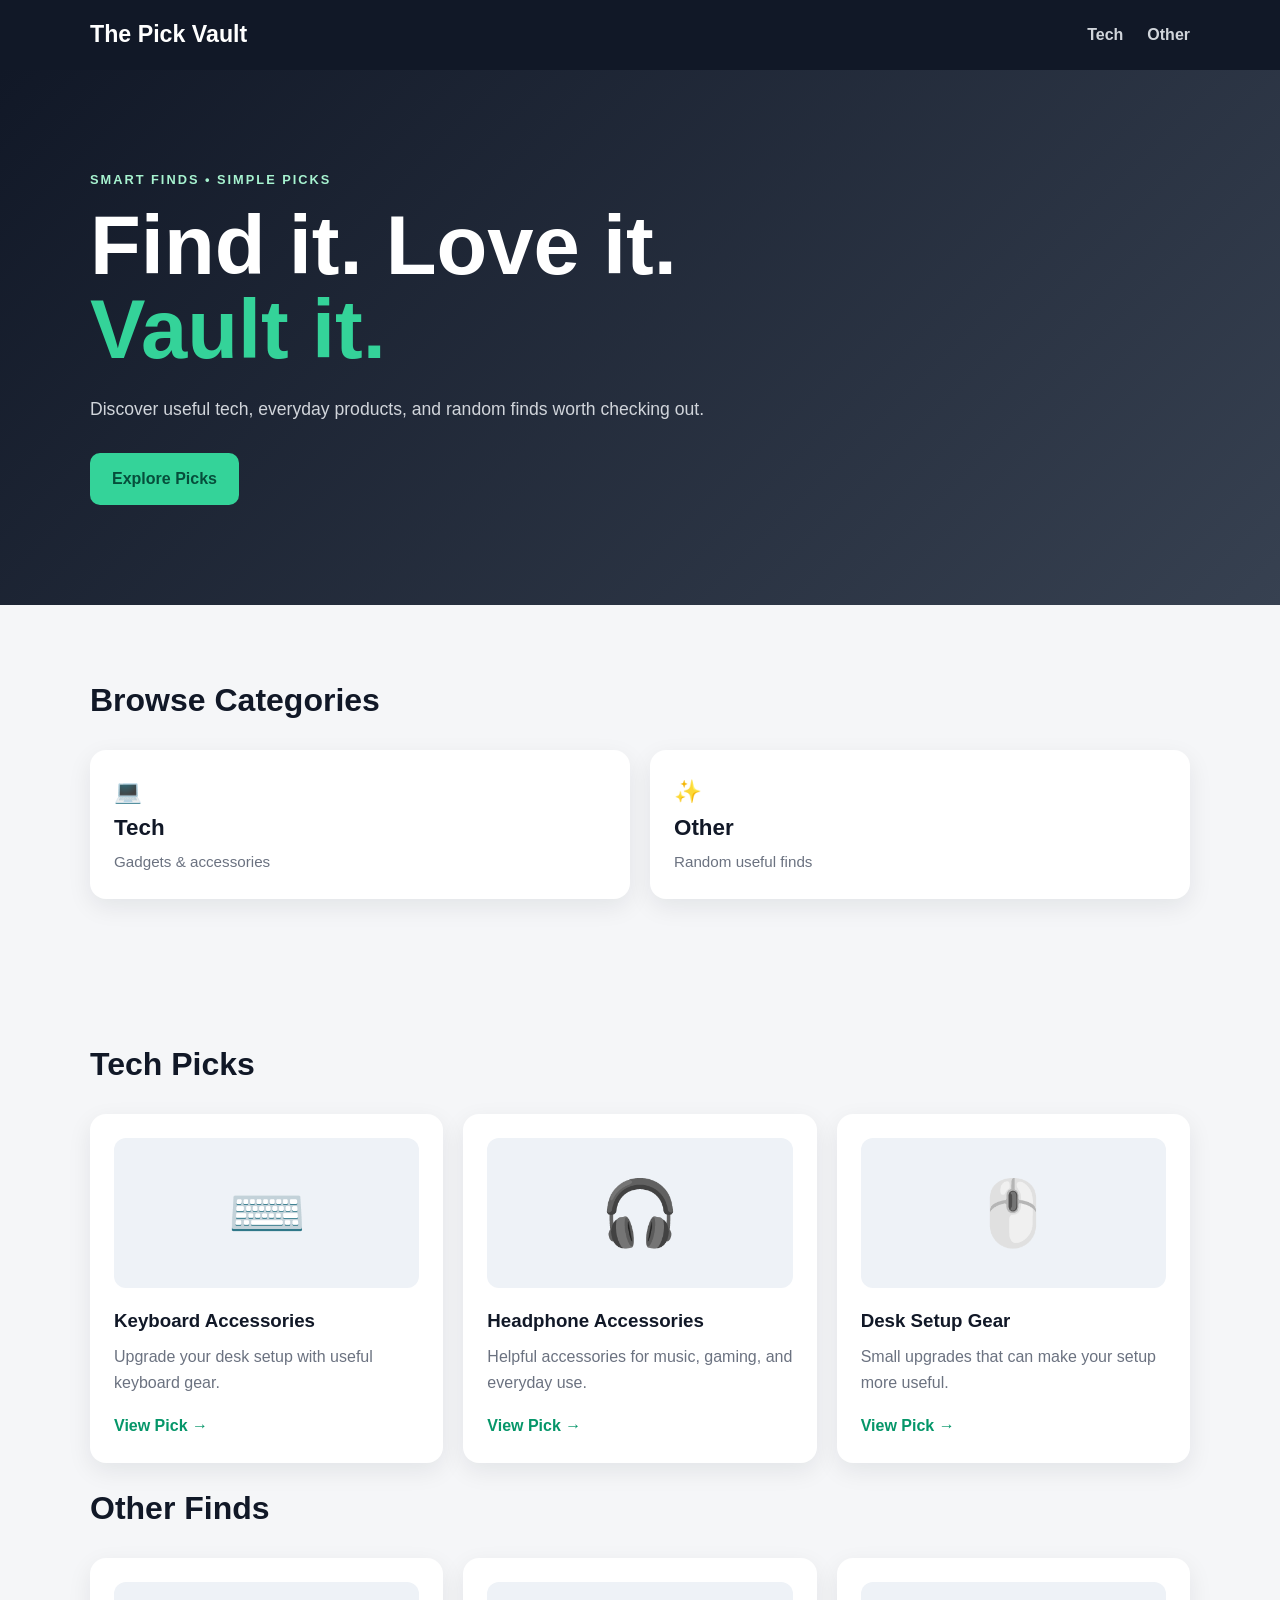
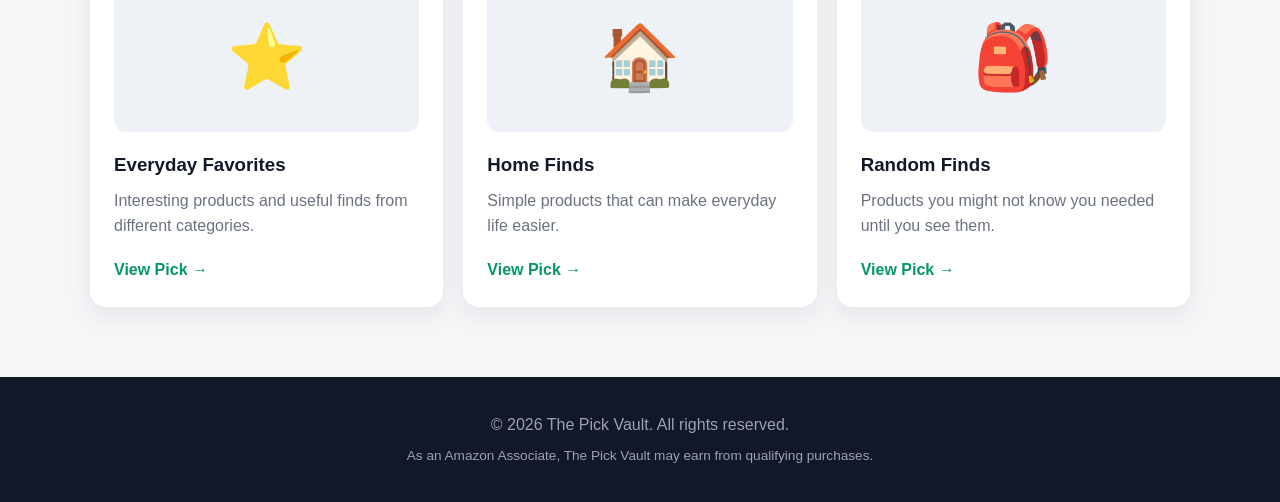
==== index.html @ f84205c5 "Rename The Pick Vault/index(1).html to index.html" ====
<!DOCTYPE html>
<html lang="en">
<head>
  <meta charset="UTF-8">
  <meta name="viewport" content="width=device-width, initial-scale=1.0">
  <title>The Pick Vault</title>
  <link rel="stylesheet" href="style.css">
</head>
<body>
  <header class="site-header">
    <div class="container nav">
      <a class="logo" href="#">The Pick Vault</a>
      <nav>
        <a href="#tech">Tech</a>
        <a href="#other">Other</a>
      </nav>
    </div>
  </header>

  <main>
    <section class="hero">
      <div class="container">
        <p class="eyebrow">SMART FINDS • SIMPLE PICKS</p>
        <h1>Find it. Love it. <span>Vault it.</span></h1>
        <p class="hero-text">
          Discover useful tech, everyday products, and random finds worth checking out.
        </p>
        <a class="button" href="#picks">Explore Picks</a>
      </div>
    </section>

    <section class="categories container">
      <h2>Browse Categories</h2>
      <div class="category-grid">
        <a href="#tech" class="category-card">💻 <strong>Tech</strong><span>Gadgets & accessories</span></a>
        <a href="#other" class="category-card">✨ <strong>Other</strong><span>Random useful finds</span></a>
      </div>
    </section>

    <section id="picks" class="container picks">
      <div id="tech">
        <h2>Tech Picks</h2>
        <div class="product-grid">
          <article class="product-card">
            <div class="product-image">⌨️</div>
            <h3>Keyboard Accessories</h3>
            <p>Upgrade your desk setup with useful keyboard gear.</p>
            <a href="#" class="product-link">View Pick →</a>
          </article>
          <article class="product-card">
            <div class="product-image">🎧</div>
            <h3>Headphone Accessories</h3>
            <p>Helpful accessories for music, gaming, and everyday use.</p>
            <a href="#" class="product-link">View Pick →</a>
          </article>
          <article class="product-card">
            <div class="product-image">🖱️</div>
            <h3>Desk Setup Gear</h3>
            <p>Small upgrades that can make your setup more useful.</p>
            <a href="#" class="product-link">View Pick →</a>
          </article>
        </div>
      </div>

      <div id="other" class="other-section">
        <h2>Other Finds</h2>
        <div class="product-grid">
          <article class="product-card">
            <div class="product-image">⭐</div>
            <h3>Everyday Favorites</h3>
            <p>Interesting products and useful finds from different categories.</p>
            <a href="#" class="product-link">View Pick →</a>
          </article>
          <article class="product-card">
            <div class="product-image">🏠</div>
            <h3>Home Finds</h3>
            <p>Simple products that can make everyday life easier.</p>
            <a href="#" class="product-link">View Pick →</a>
          </article>
          <article class="product-card">
            <div class="product-image">🎒</div>
            <h3>Random Finds</h3>
            <p>Products you might not know you needed until you see them.</p>
            <a href="#" class="product-link">View Pick →</a>
          </article>
        </div>
      </div>
    </section>
  </main>

  <footer>
    <div class="container">
      <p>© 2026 The Pick Vault. All rights reserved.</p>
      <p class="disclosure">As an Amazon Associate, The Pick Vault may earn from qualifying purchases.</p>
    </div>
  </footer>

  <script src="script.js"></script>
</body>
</html>
---- style.css ----
* {
  box-sizing: border-box;
  margin: 0;
  padding: 0;
}

html {
  scroll-behavior: smooth;
}

body {
  font-family: Arial, Helvetica, sans-serif;
  background: #f5f6f8;
  color: #111827;
  line-height: 1.6;
}

.container {
  width: min(1100px, 92%);
  margin: 0 auto;
}

.site-header {
  background: #111827;
  color: white;
  position: sticky;
  top: 0;
  z-index: 10;
}

.nav {
  min-height: 70px;
  display: flex;
  align-items: center;
  justify-content: space-between;
}

.logo {
  color: white;
  text-decoration: none;
  font-size: 1.45rem;
  font-weight: 800;
}

nav {
  display: flex;
  gap: 24px;
}

nav a {
  color: #d1d5db;
  text-decoration: none;
  font-weight: 600;
}

nav a:hover {
  color: white;
}

.hero {
  padding: 100px 0;
  background: linear-gradient(135deg, #111827, #374151);
  color: white;
}

.eyebrow {
  font-size: .8rem;
  font-weight: 800;
  letter-spacing: 2px;
  color: #a7f3d0;
  margin-bottom: 14px;
}

h1 {
  font-size: clamp(2.7rem, 7vw, 5.2rem);
  line-height: 1;
  max-width: 800px;
}

h1 span {
  color: #34d399;
}

.hero-text {
  max-width: 620px;
  margin: 24px 0 30px;
  color: #d1d5db;
  font-size: 1.1rem;
}

.button {
  display: inline-block;
  padding: 13px 22px;
  border-radius: 10px;
  background: #34d399;
  color: #064e3b;
  text-decoration: none;
  font-weight: 800;
}

.categories,
.picks {
  padding: 70px 0;
}

h2 {
  font-size: 2rem;
  margin-bottom: 24px;
}

.category-grid,
.product-grid {
  display: grid;
  grid-template-columns: repeat(3, 1fr);
  gap: 20px;
}

.category-grid {
  grid-template-columns: repeat(2, 1fr);
}

.category-card,
.product-card {
  background: white;
  border-radius: 16px;
  padding: 24px;
  box-shadow: 0 8px 25px rgba(17, 24, 39, .08);
}

.category-card {
  text-decoration: none;
  color: #111827;
  font-size: 1.4rem;
}

.category-card strong,
.category-card span {
  display: block;
}

.category-card span {
  color: #6b7280;
  font-size: .95rem;
  margin-top: 5px;
}

.category-card:hover,
.product-card:hover {
  transform: translateY(-3px);
}

.product-image {
  height: 150px;
  display: grid;
  place-items: center;
  background: #eef2f7;
  border-radius: 12px;
  font-size: 4rem;
  margin-bottom: 18px;
}

.product-card h3 {
  margin-bottom: 8px;
}

.product-card p {
  color: #6b7280;
  margin-bottom: 18px;
}

.product-link {
  color: #059669;
  text-decoration: none;
  font-weight: 800;
}

.other-section {
  margin-top: 20px;
}

footer {
  background: #111827;
  color: #9ca3af;
  text-align: center;
  padding: 35px 0;
}

.disclosure {
  margin-top: 8px;
  font-size: .85rem;
}

@media (max-width: 750px) {
  .category-grid,
  .product-grid {
    grid-template-columns: 1fr;
  }

  .hero {
    padding: 75px 0;
  }

  nav {
    gap: 12px;
  }
}
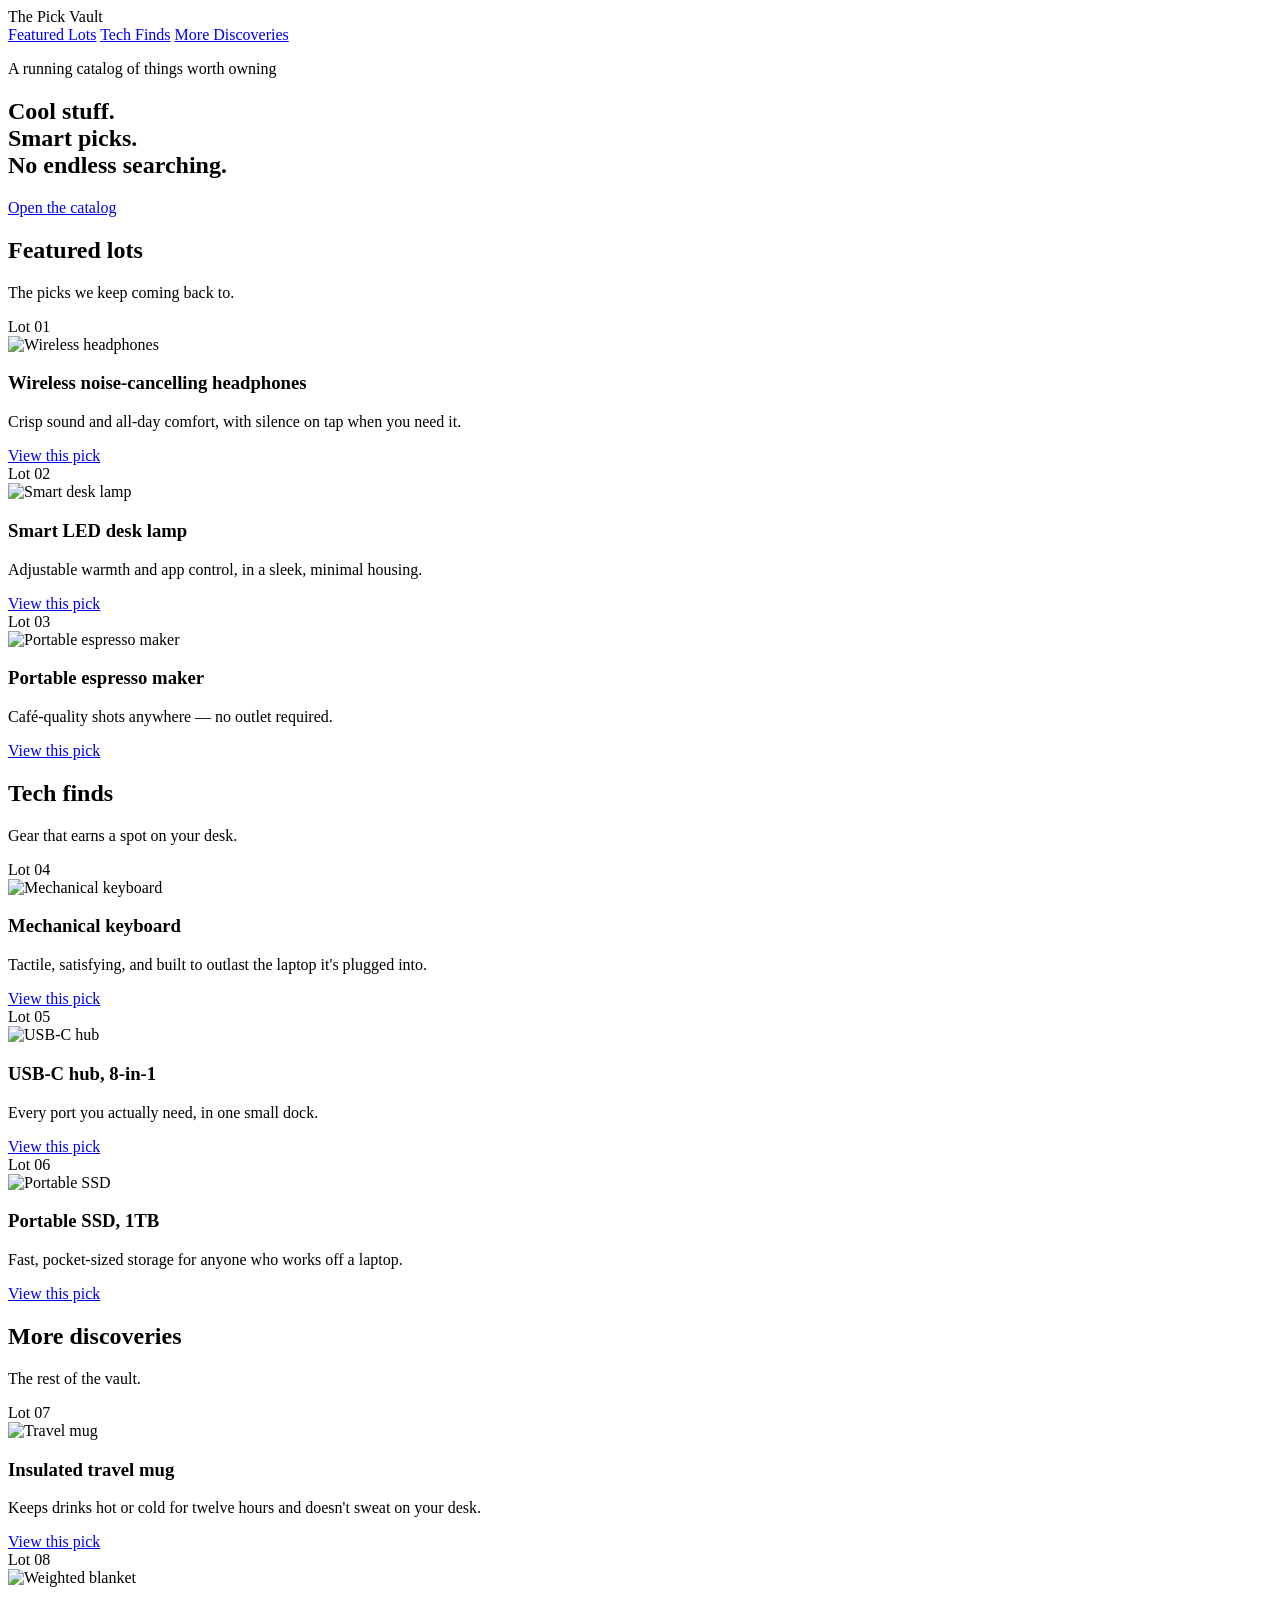
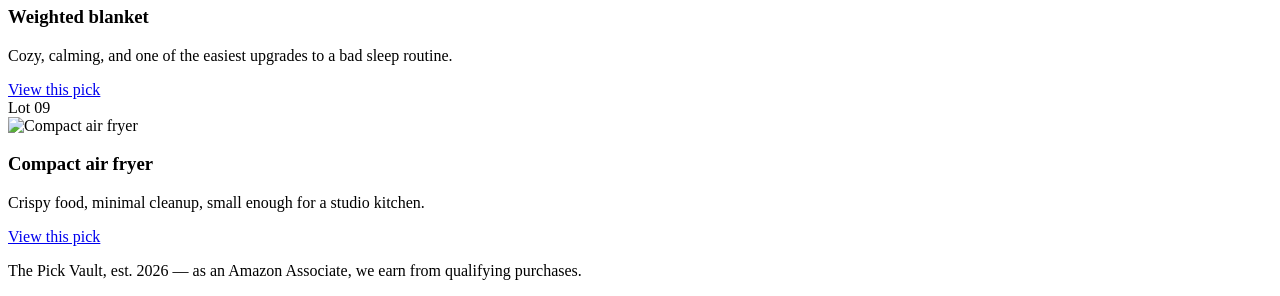
==== commit 78737347: "Rename The Pick Vault 1/index.html to index.html" ====
--- a/index.html
+++ b/index.html
@@ -1,100 +1,191 @@
 <!DOCTYPE html>
 <html lang="en">
 <head>
-  <meta charset="UTF-8">
-  <meta name="viewport" content="width=device-width, initial-scale=1.0">
-  <title>The Pick Vault</title>
-  <link rel="stylesheet" href="style.css">
+<meta charset="UTF-8">
+<meta name="viewport" content="width=device-width, initial-scale=1.0">
+<title>The Pick Vault</title>
+<link rel="preconnect" href="https://fonts.googleapis.com">
+<link href="https://fonts.googleapis.com/css2?family=Fraunces:opsz,wght@9..144,400;9..144,500;9..144,600&family=Inter:wght@400;500;600&display=swap" rel="stylesheet">
+<link rel="stylesheet" href="style.css">
 </head>
 <body>
-  <header class="site-header">
-    <div class="container nav">
-      <a class="logo" href="#">The Pick Vault</a>
-      <nav>
-        <a href="#tech">Tech</a>
-        <a href="#other">Other</a>
-      </nav>
-    </div>
+
+  <header class="masthead">
+    <div class="wordmark">The Pick Vault</div>
+    <nav>
+      <a href="#featured">Featured Lots</a>
+      <a href="#tech">Tech Finds</a>
+      <a href="#other">More Discoveries</a>
+    </nav>
   </header>
 
-  <main>
-    <section class="hero">
-      <div class="container">
-        <p class="eyebrow">SMART FINDS • SIMPLE PICKS</p>
-        <h1>Find it. Love it. <span>Vault it.</span></h1>
-        <p class="hero-text">
-          Discover useful tech, everyday products, and random finds worth checking out.
-        </p>
-        <a class="button" href="#picks">Explore Picks</a>
-      </div>
-    </section>
+  <section class="cover">
+    <div class="cover-inner">
+      <p class="cover-kicker">A running catalog of things worth owning</p>
+      <h1>Cool stuff.<br>Smart picks.<br>No endless searching.</h1>
+      <a href="#featured" class="stamp-btn">Open the catalog</a>
+    </div>
+  </section>
 
-    <section class="categories container">
-      <h2>Browse Categories</h2>
-      <div class="category-grid">
-        <a href="#tech" class="category-card">💻 <strong>Tech</strong><span>Gadgets & accessories</span></a>
-        <a href="#other" class="category-card">✨ <strong>Other</strong><span>Random useful finds</span></a>
-      </div>
-    </section>
+  <section id="featured" class="shelf">
+    <div class="shelf-head">
+      <h2>Featured lots</h2>
+      <p>The picks we keep coming back to.</p>
+    </div>
+    <div class="lots">
 
-    <section id="picks" class="container picks">
-      <div id="tech">
-        <h2>Tech Picks</h2>
-        <div class="product-grid">
-          <article class="product-card">
-            <div class="product-image">⌨️</div>
-            <h3>Keyboard Accessories</h3>
-            <p>Upgrade your desk setup with useful keyboard gear.</p>
-            <a href="#" class="product-link">View Pick →</a>
-          </article>
-          <article class="product-card">
-            <div class="product-image">🎧</div>
-            <h3>Headphone Accessories</h3>
-            <p>Helpful accessories for music, gaming, and everyday use.</p>
-            <a href="#" class="product-link">View Pick →</a>
-          </article>
-          <article class="product-card">
-            <div class="product-image">🖱️</div>
-            <h3>Desk Setup Gear</h3>
-            <p>Small upgrades that can make your setup more useful.</p>
-            <a href="#" class="product-link">View Pick →</a>
-          </article>
+      <article class="lot">
+        <span class="lot-tag">Lot 01</span>
+        <div class="lot-image">
+          <img src="https://via.placeholder.com/500x380/1a2620/b08d3e?text=%20" alt="Wireless headphones">
         </div>
-      </div>
+        <div class="lot-body">
+          <h3>Wireless noise-cancelling headphones</h3>
+          <p>Crisp sound and all-day comfort, with silence on tap when you need it.</p>
+          <div class="lot-foot">
+            <a href="#" class="view-pick">View this pick</a>
+          </div>
+        </div>
+      </article>
 
-      <div id="other" class="other-section">
-        <h2>Other Finds</h2>
-        <div class="product-grid">
-          <article class="product-card">
-            <div class="product-image">⭐</div>
-            <h3>Everyday Favorites</h3>
-            <p>Interesting products and useful finds from different categories.</p>
-            <a href="#" class="product-link">View Pick →</a>
-          </article>
-          <article class="product-card">
-            <div class="product-image">🏠</div>
-            <h3>Home Finds</h3>
-            <p>Simple products that can make everyday life easier.</p>
-            <a href="#" class="product-link">View Pick →</a>
-          </article>
-          <article class="product-card">
-            <div class="product-image">🎒</div>
-            <h3>Random Finds</h3>
-            <p>Products you might not know you needed until you see them.</p>
-            <a href="#" class="product-link">View Pick →</a>
-          </article>
+      <article class="lot">
+        <span class="lot-tag">Lot 02</span>
+        <div class="lot-image">
+          <img src="https://via.placeholder.com/500x380/1a2620/a8503a?text=%20" alt="Smart desk lamp">
         </div>
-      </div>
-    </section>
-  </main>
+        <div class="lot-body">
+          <h3>Smart LED desk lamp</h3>
+          <p>Adjustable warmth and app control, in a sleek, minimal housing.</p>
+          <div class="lot-foot">
+            <a href="#" class="view-pick">View this pick</a>
+          </div>
+        </div>
+      </article>
 
-  <footer>
-    <div class="container">
-      <p>© 2026 The Pick Vault. All rights reserved.</p>
-      <p class="disclosure">As an Amazon Associate, The Pick Vault may earn from qualifying purchases.</p>
+      <article class="lot">
+        <span class="lot-tag">Lot 03</span>
+        <div class="lot-image">
+          <img src="https://via.placeholder.com/500x380/1a2620/4e6358?text=%20" alt="Portable espresso maker">
+        </div>
+        <div class="lot-body">
+          <h3>Portable espresso maker</h3>
+          <p>Café-quality shots anywhere — no outlet required.</p>
+          <div class="lot-foot">
+            <a href="#" class="view-pick">View this pick</a>
+          </div>
+        </div>
+      </article>
+
     </div>
+  </section>
+
+  <section id="tech" class="shelf alt">
+    <div class="shelf-head">
+      <h2>Tech finds</h2>
+      <p>Gear that earns a spot on your desk.</p>
+    </div>
+    <div class="lots">
+
+      <article class="lot">
+        <span class="lot-tag">Lot 04</span>
+        <div class="lot-image">
+          <img src="https://via.placeholder.com/500x380/1a2620/b08d3e?text=%20" alt="Mechanical keyboard">
+        </div>
+        <div class="lot-body">
+          <h3>Mechanical keyboard</h3>
+          <p>Tactile, satisfying, and built to outlast the laptop it's plugged into.</p>
+          <div class="lot-foot">
+            <a href="#" class="view-pick">View this pick</a>
+          </div>
+        </div>
+      </article>
+
+      <article class="lot">
+        <span class="lot-tag">Lot 05</span>
+        <div class="lot-image">
+          <img src="https://via.placeholder.com/500x380/1a2620/a8503a?text=%20" alt="USB-C hub">
+        </div>
+        <div class="lot-body">
+          <h3>USB-C hub, 8-in-1</h3>
+          <p>Every port you actually need, in one small dock.</p>
+          <div class="lot-foot">
+            <a href="#" class="view-pick">View this pick</a>
+          </div>
+        </div>
+      </article>
+
+      <article class="lot">
+        <span class="lot-tag">Lot 06</span>
+        <div class="lot-image">
+          <img src="https://via.placeholder.com/500x380/1a2620/4e6358?text=%20" alt="Portable SSD">
+        </div>
+        <div class="lot-body">
+          <h3>Portable SSD, 1TB</h3>
+          <p>Fast, pocket-sized storage for anyone who works off a laptop.</p>
+          <div class="lot-foot">
+            <a href="#" class="view-pick">View this pick</a>
+          </div>
+        </div>
+      </article>
+
+    </div>
+  </section>
+
+  <section id="other" class="shelf">
+    <div class="shelf-head">
+      <h2>More discoveries</h2>
+      <p>The rest of the vault.</p>
+    </div>
+    <div class="lots">
+
+      <article class="lot">
+        <span class="lot-tag">Lot 07</span>
+        <div class="lot-image">
+          <img src="https://via.placeholder.com/500x380/1a2620/b08d3e?text=%20" alt="Travel mug">
+        </div>
+        <div class="lot-body">
+          <h3>Insulated travel mug</h3>
+          <p>Keeps drinks hot or cold for twelve hours and doesn't sweat on your desk.</p>
+          <div class="lot-foot">
+            <a href="#" class="view-pick">View this pick</a>
+          </div>
+        </div>
+      </article>
+
+      <article class="lot">
+        <span class="lot-tag">Lot 08</span>
+        <div class="lot-image">
+          <img src="https://via.placeholder.com/500x380/1a2620/a8503a?text=%20" alt="Weighted blanket">
+        </div>
+        <div class="lot-body">
+          <h3>Weighted blanket</h3>
+          <p>Cozy, calming, and one of the easiest upgrades to a bad sleep routine.</p>
+          <div class="lot-foot">
+            <a href="#" class="view-pick">View this pick</a>
+          </div>
+        </div>
+      </article>
+
+      <article class="lot">
+        <span class="lot-tag">Lot 09</span>
+        <div class="lot-image">
+          <img src="https://via.placeholder.com/500x380/1a2620/4e6358?text=%20" alt="Compact air fryer">
+        </div>
+        <div class="lot-body">
+          <h3>Compact air fryer</h3>
+          <p>Crispy food, minimal cleanup, small enough for a studio kitchen.</p>
+          <div class="lot-foot">
+            <a href="#" class="view-pick">View this pick</a>
+          </div>
+        </div>
+      </article>
+
+    </div>
+  </section>
+
+  <footer class="ledger-footer">
+    <p>The Pick Vault, est. 2026 — as an Amazon Associate, we earn from qualifying purchases.</p>
   </footer>
 
-  <script src="script.js"></script>
 </body>
 </html>
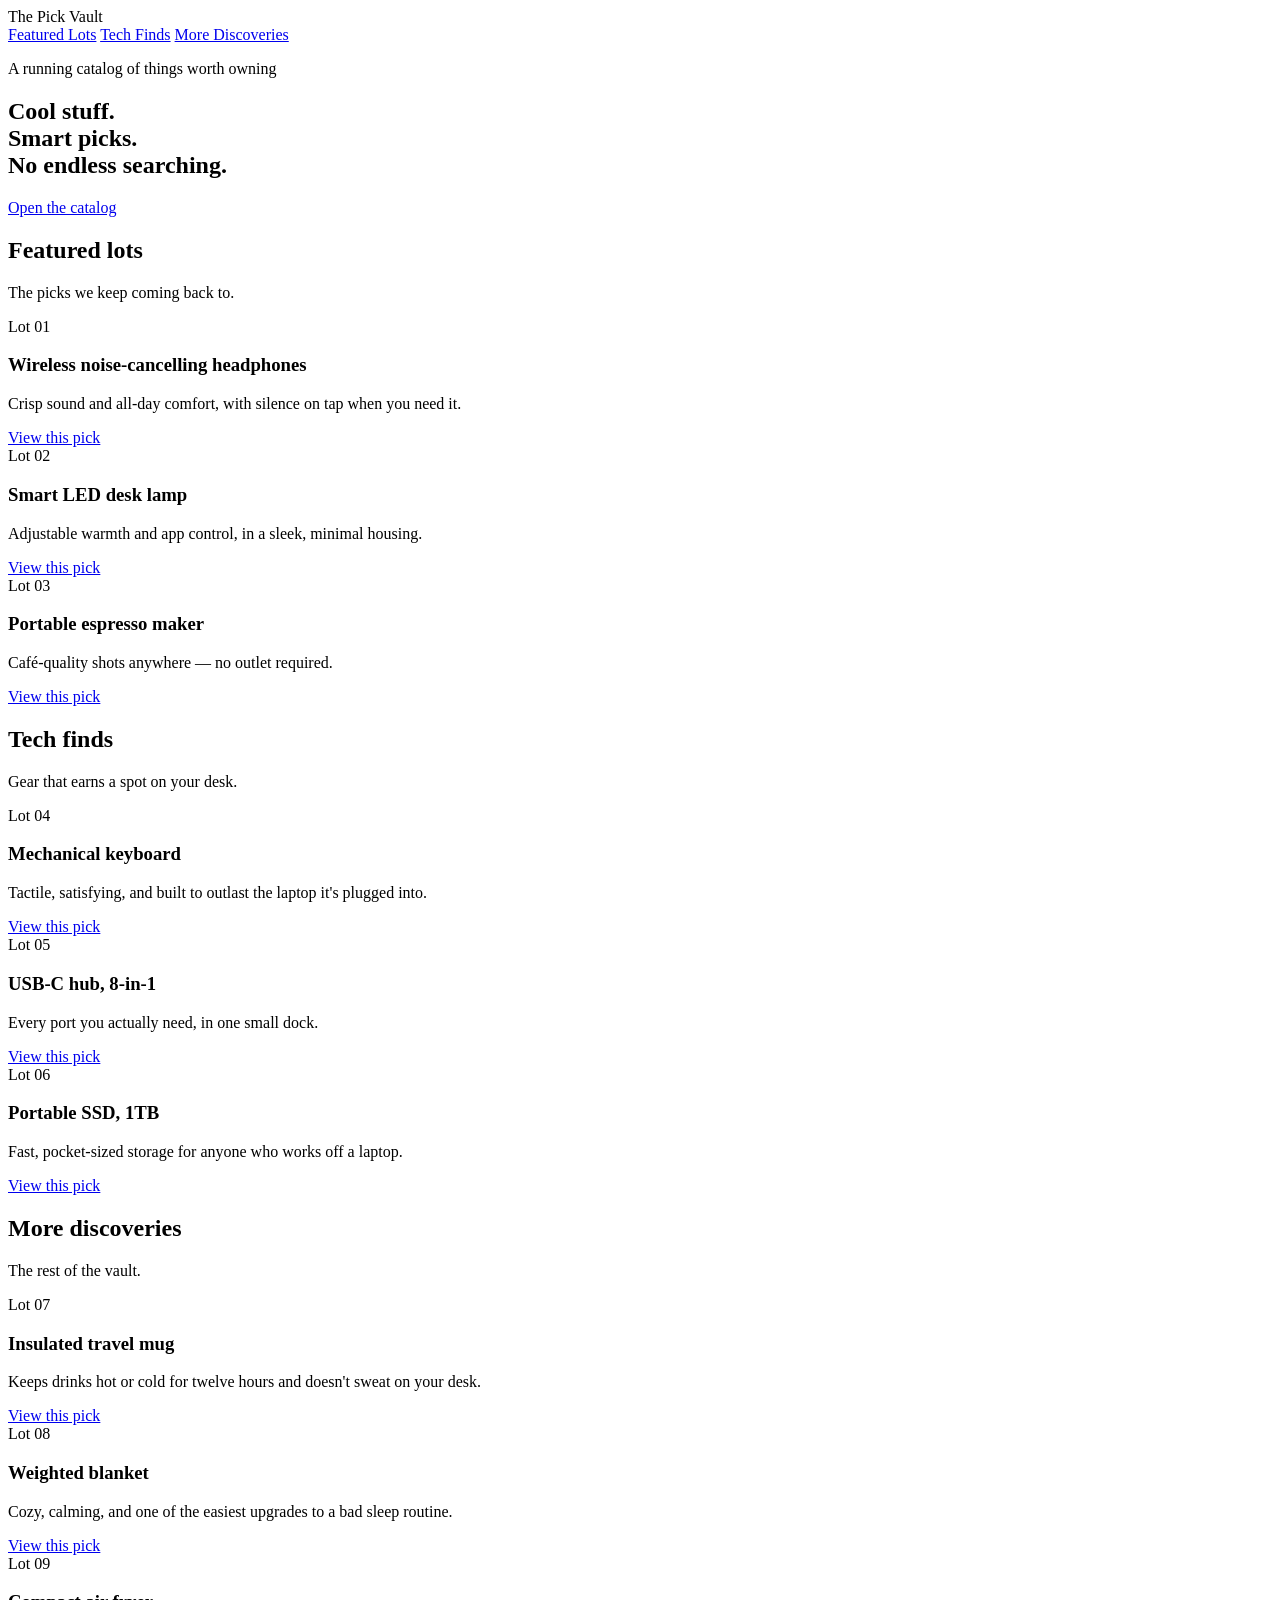
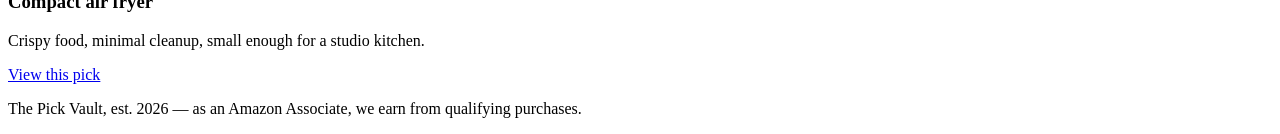
==== commit 6c454f3b: "Rename The Pick Vault 2/index.html to index.html" ====
--- a/index.html
+++ b/index.html
@@ -36,9 +36,7 @@
 
       <article class="lot">
         <span class="lot-tag">Lot 01</span>
-        <div class="lot-image">
-          <img src="https://via.placeholder.com/500x380/1a2620/b08d3e?text=%20" alt="Wireless headphones">
-        </div>
+        <div class="lot-image" style="--tint:#b08d3e;" role="img" aria-label="Wireless headphones"></div>
         <div class="lot-body">
           <h3>Wireless noise-cancelling headphones</h3>
           <p>Crisp sound and all-day comfort, with silence on tap when you need it.</p>
@@ -50,9 +48,7 @@
 
       <article class="lot">
         <span class="lot-tag">Lot 02</span>
-        <div class="lot-image">
-          <img src="https://via.placeholder.com/500x380/1a2620/a8503a?text=%20" alt="Smart desk lamp">
-        </div>
+        <div class="lot-image" style="--tint:#a8503a;" role="img" aria-label="Smart desk lamp"></div>
         <div class="lot-body">
           <h3>Smart LED desk lamp</h3>
           <p>Adjustable warmth and app control, in a sleek, minimal housing.</p>
@@ -64,9 +60,7 @@
 
       <article class="lot">
         <span class="lot-tag">Lot 03</span>
-        <div class="lot-image">
-          <img src="https://via.placeholder.com/500x380/1a2620/4e6358?text=%20" alt="Portable espresso maker">
-        </div>
+        <div class="lot-image" style="--tint:#4e6358;" role="img" aria-label="Portable espresso maker"></div>
         <div class="lot-body">
           <h3>Portable espresso maker</h3>
           <p>Café-quality shots anywhere — no outlet required.</p>
@@ -88,9 +82,7 @@
 
       <article class="lot">
         <span class="lot-tag">Lot 04</span>
-        <div class="lot-image">
-          <img src="https://via.placeholder.com/500x380/1a2620/b08d3e?text=%20" alt="Mechanical keyboard">
-        </div>
+        <div class="lot-image" style="--tint:#b08d3e;" role="img" aria-label="Mechanical keyboard"></div>
         <div class="lot-body">
           <h3>Mechanical keyboard</h3>
           <p>Tactile, satisfying, and built to outlast the laptop it's plugged into.</p>
@@ -102,9 +94,7 @@
 
       <article class="lot">
         <span class="lot-tag">Lot 05</span>
-        <div class="lot-image">
-          <img src="https://via.placeholder.com/500x380/1a2620/a8503a?text=%20" alt="USB-C hub">
-        </div>
+        <div class="lot-image" style="--tint:#a8503a;" role="img" aria-label="USB-C hub"></div>
         <div class="lot-body">
           <h3>USB-C hub, 8-in-1</h3>
           <p>Every port you actually need, in one small dock.</p>
@@ -116,9 +106,7 @@
 
       <article class="lot">
         <span class="lot-tag">Lot 06</span>
-        <div class="lot-image">
-          <img src="https://via.placeholder.com/500x380/1a2620/4e6358?text=%20" alt="Portable SSD">
-        </div>
+        <div class="lot-image" style="--tint:#4e6358;" role="img" aria-label="Portable SSD"></div>
         <div class="lot-body">
           <h3>Portable SSD, 1TB</h3>
           <p>Fast, pocket-sized storage for anyone who works off a laptop.</p>
@@ -140,9 +128,7 @@
 
       <article class="lot">
         <span class="lot-tag">Lot 07</span>
-        <div class="lot-image">
-          <img src="https://via.placeholder.com/500x380/1a2620/b08d3e?text=%20" alt="Travel mug">
-        </div>
+        <div class="lot-image" style="--tint:#b08d3e;" role="img" aria-label="Travel mug"></div>
         <div class="lot-body">
           <h3>Insulated travel mug</h3>
           <p>Keeps drinks hot or cold for twelve hours and doesn't sweat on your desk.</p>
@@ -154,9 +140,7 @@
 
       <article class="lot">
         <span class="lot-tag">Lot 08</span>
-        <div class="lot-image">
-          <img src="https://via.placeholder.com/500x380/1a2620/a8503a?text=%20" alt="Weighted blanket">
-        </div>
+        <div class="lot-image" style="--tint:#a8503a;" role="img" aria-label="Weighted blanket"></div>
         <div class="lot-body">
           <h3>Weighted blanket</h3>
           <p>Cozy, calming, and one of the easiest upgrades to a bad sleep routine.</p>
@@ -168,9 +152,7 @@
 
       <article class="lot">
         <span class="lot-tag">Lot 09</span>
-        <div class="lot-image">
-          <img src="https://via.placeholder.com/500x380/1a2620/4e6358?text=%20" alt="Compact air fryer">
-        </div>
+        <div class="lot-image" style="--tint:#4e6358;" role="img" aria-label="Compact air fryer"></div>
         <div class="lot-body">
           <h3>Compact air fryer</h3>
           <p>Crispy food, minimal cleanup, small enough for a studio kitchen.</p>
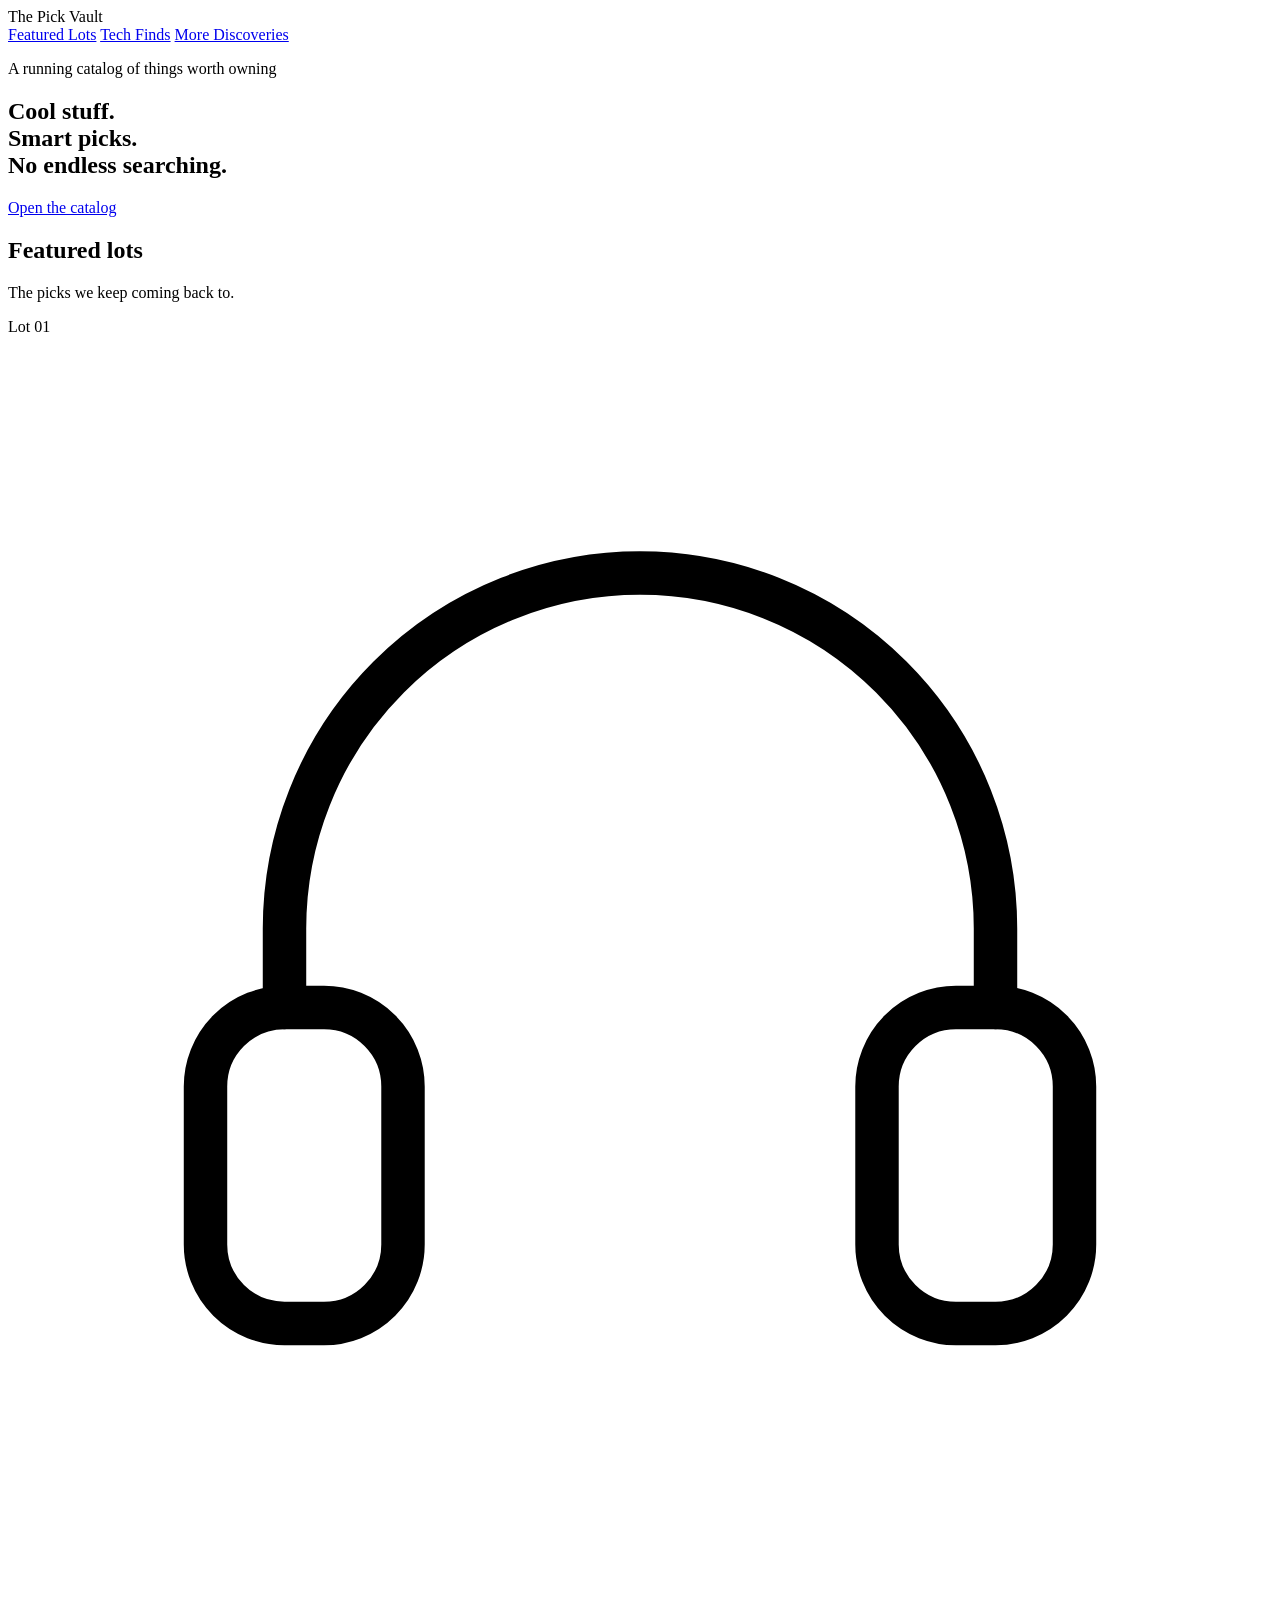
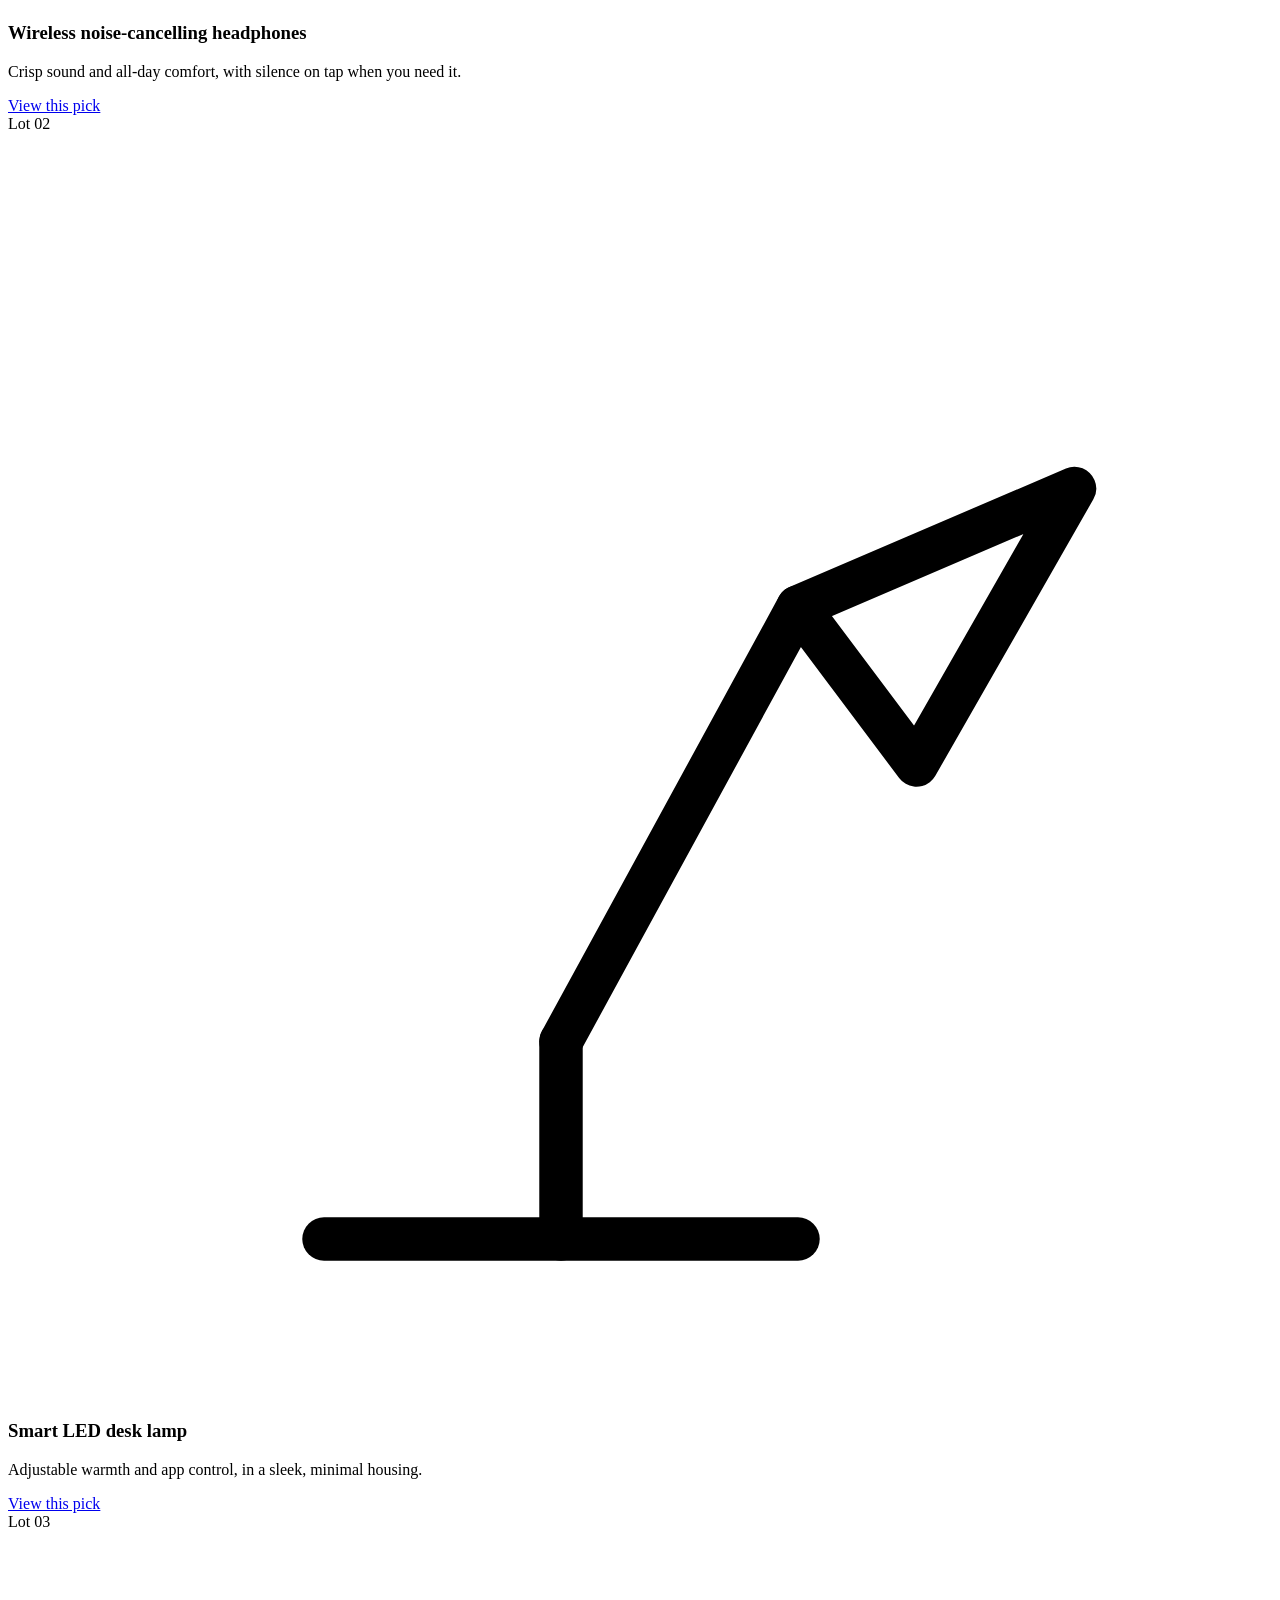
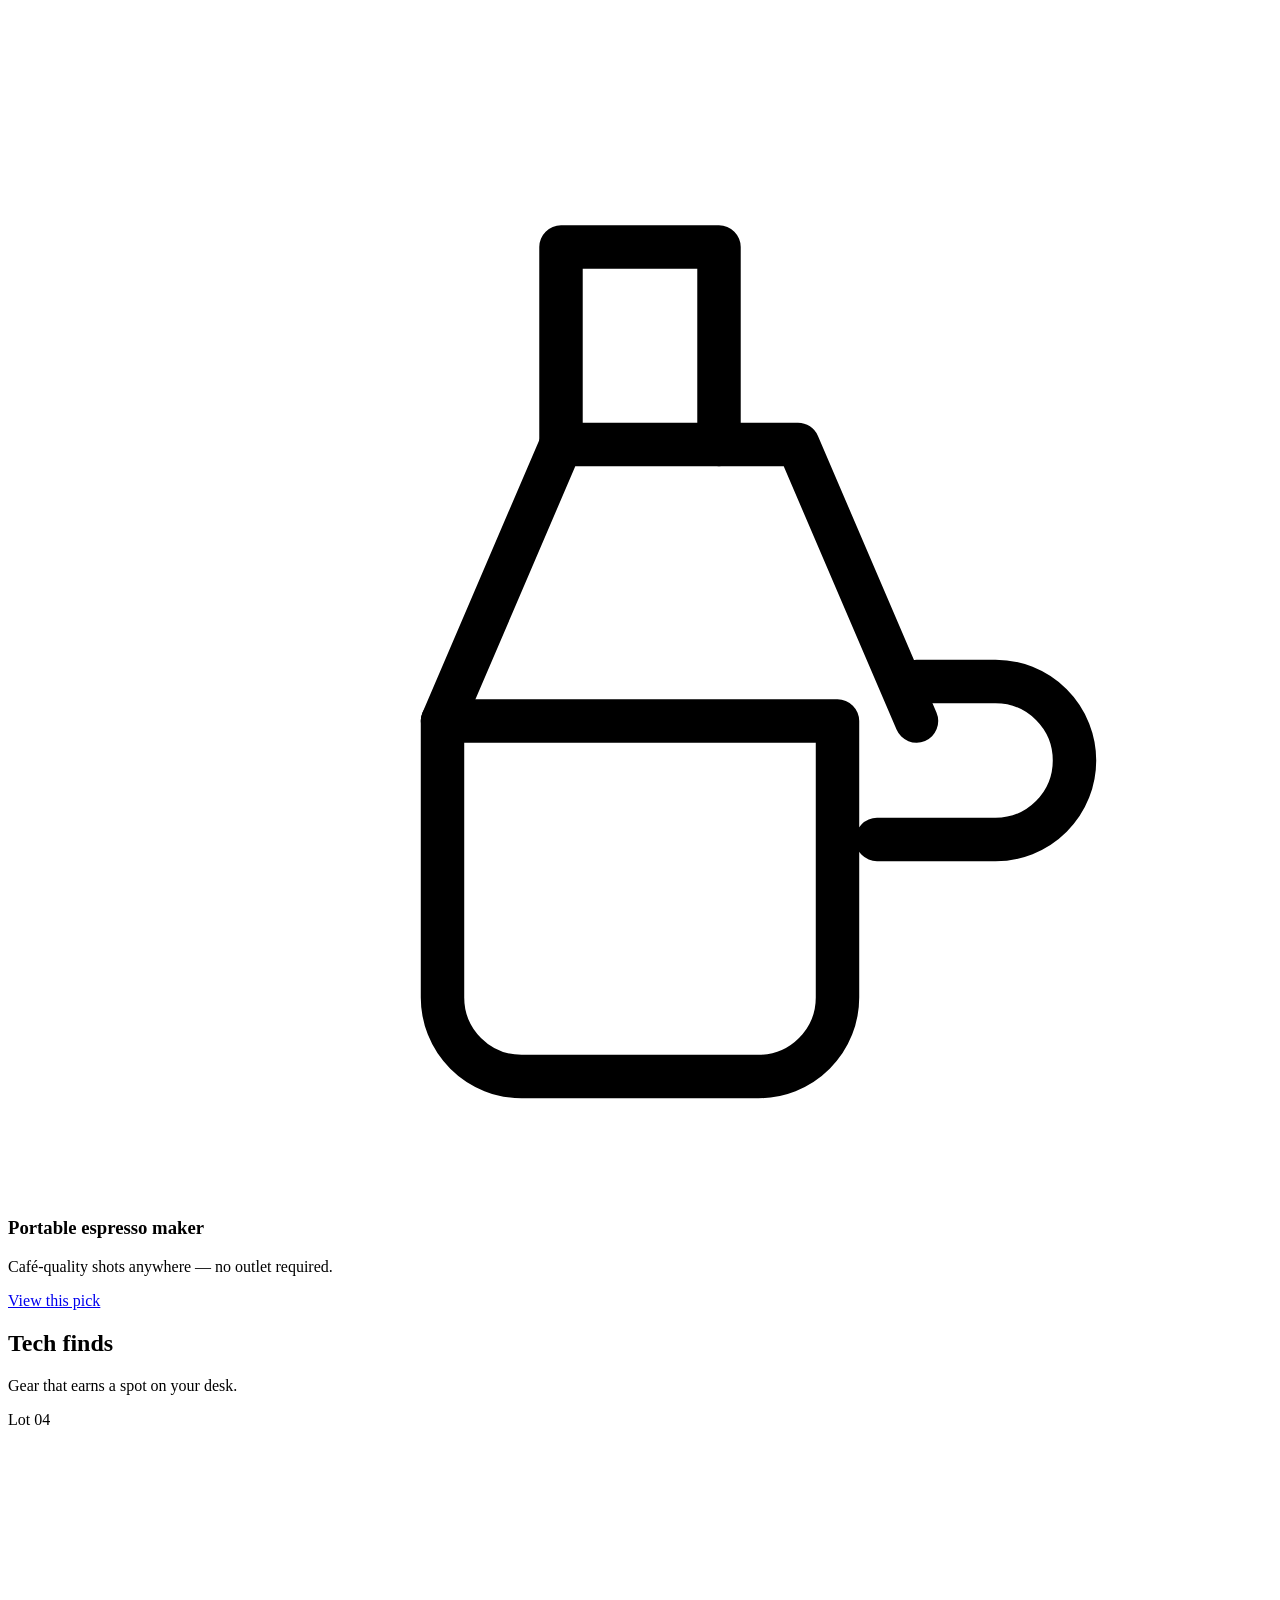
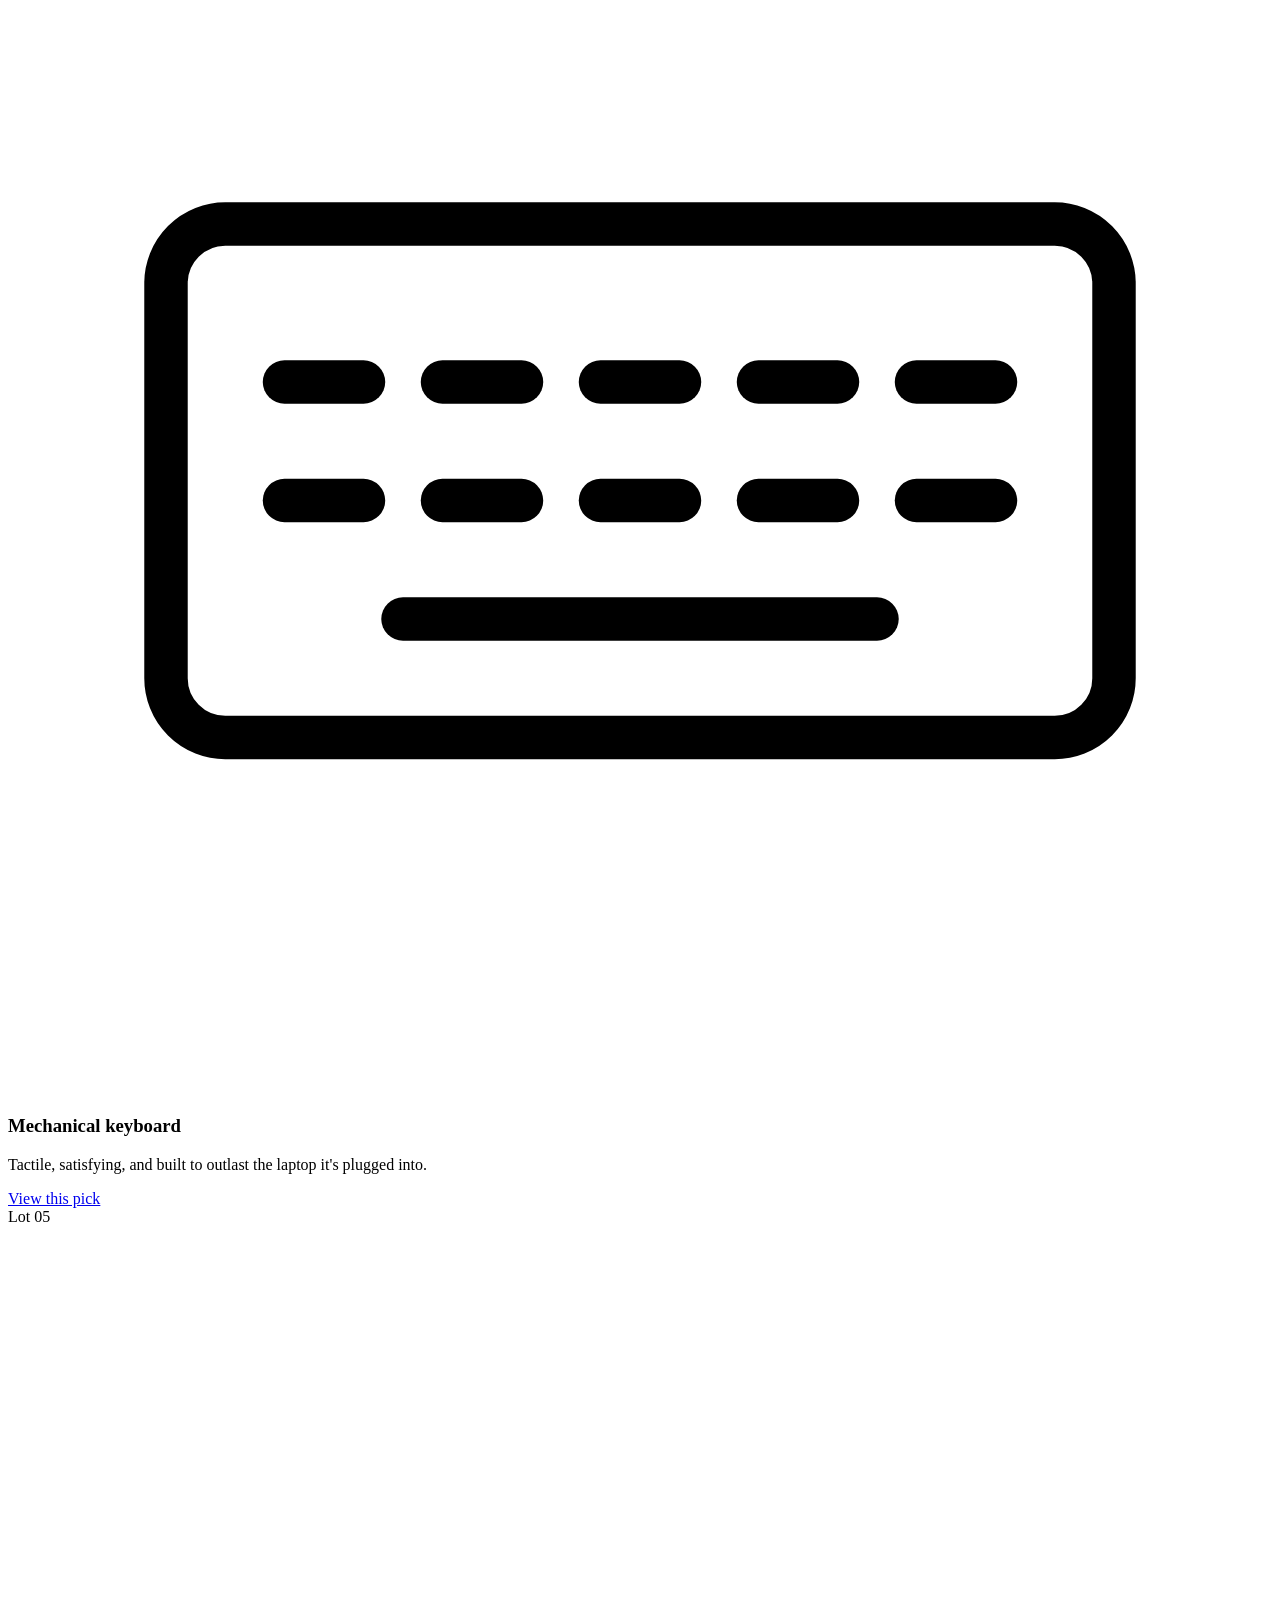
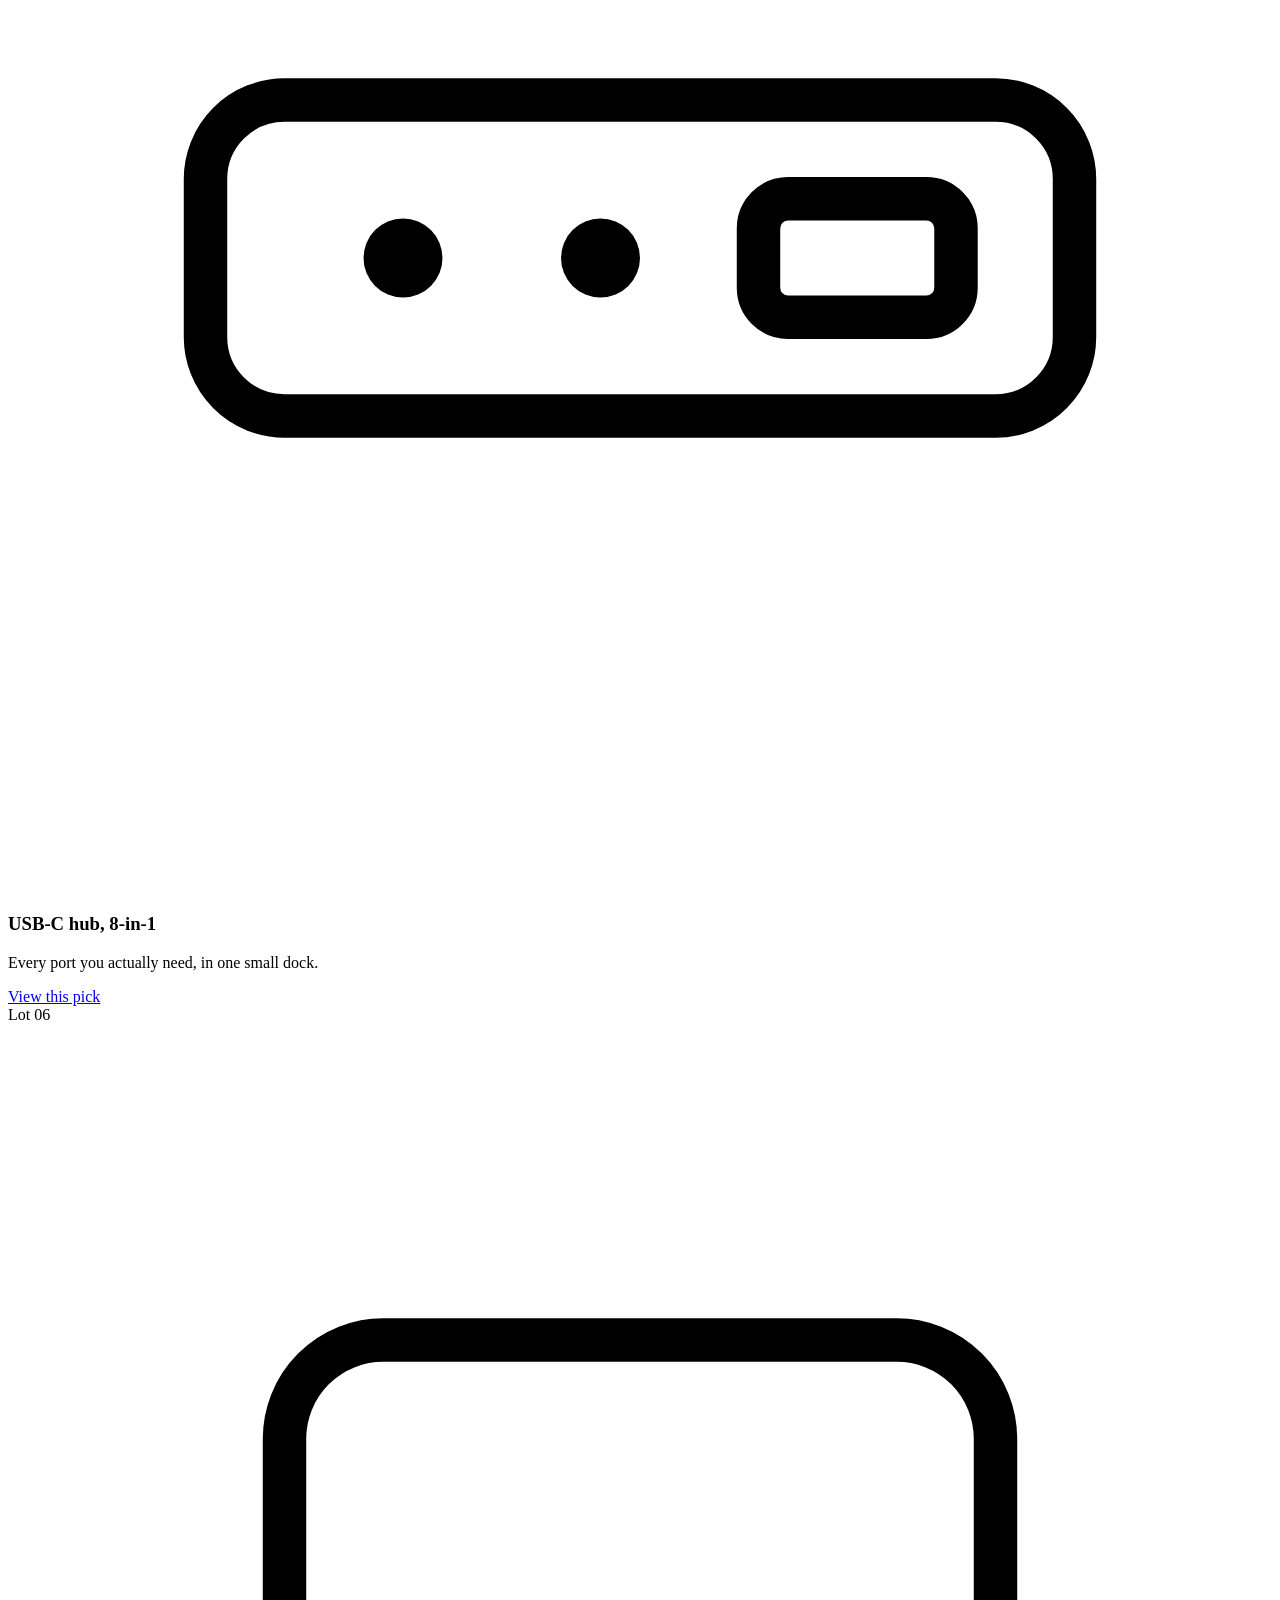
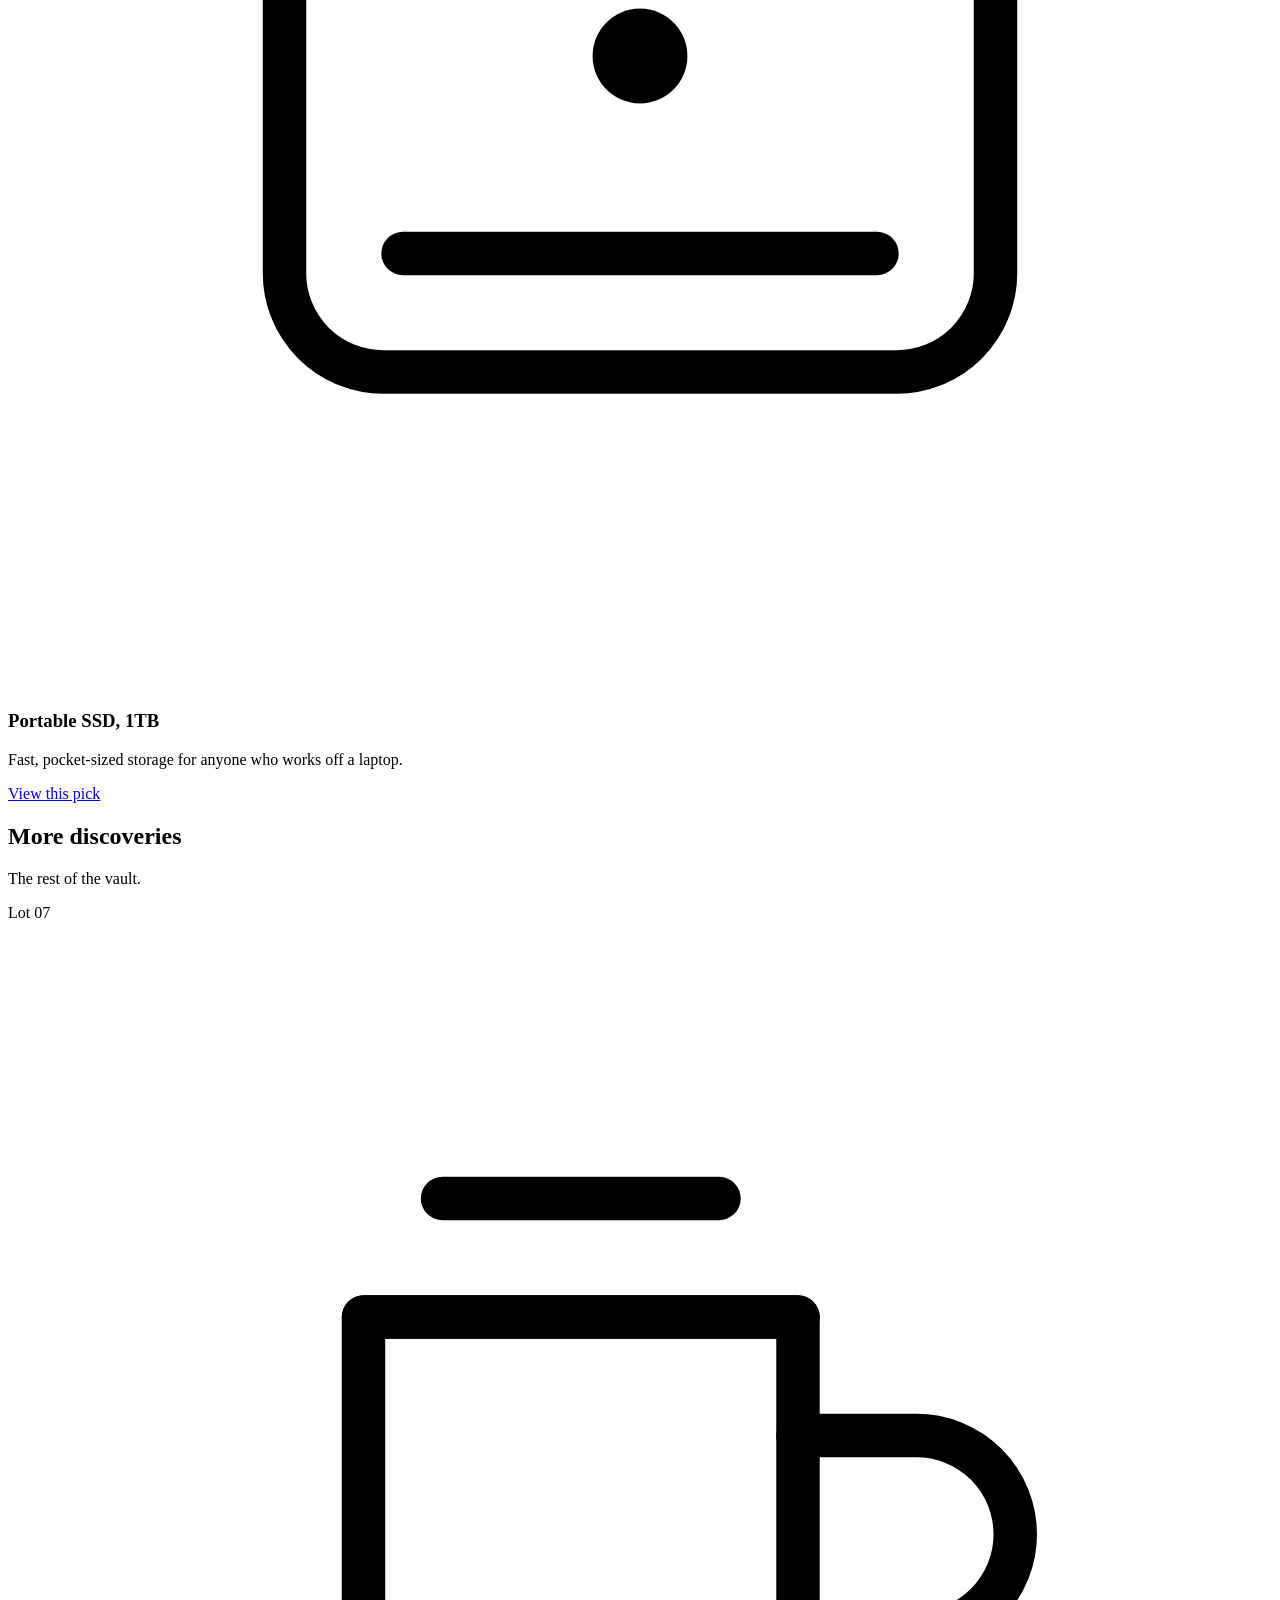
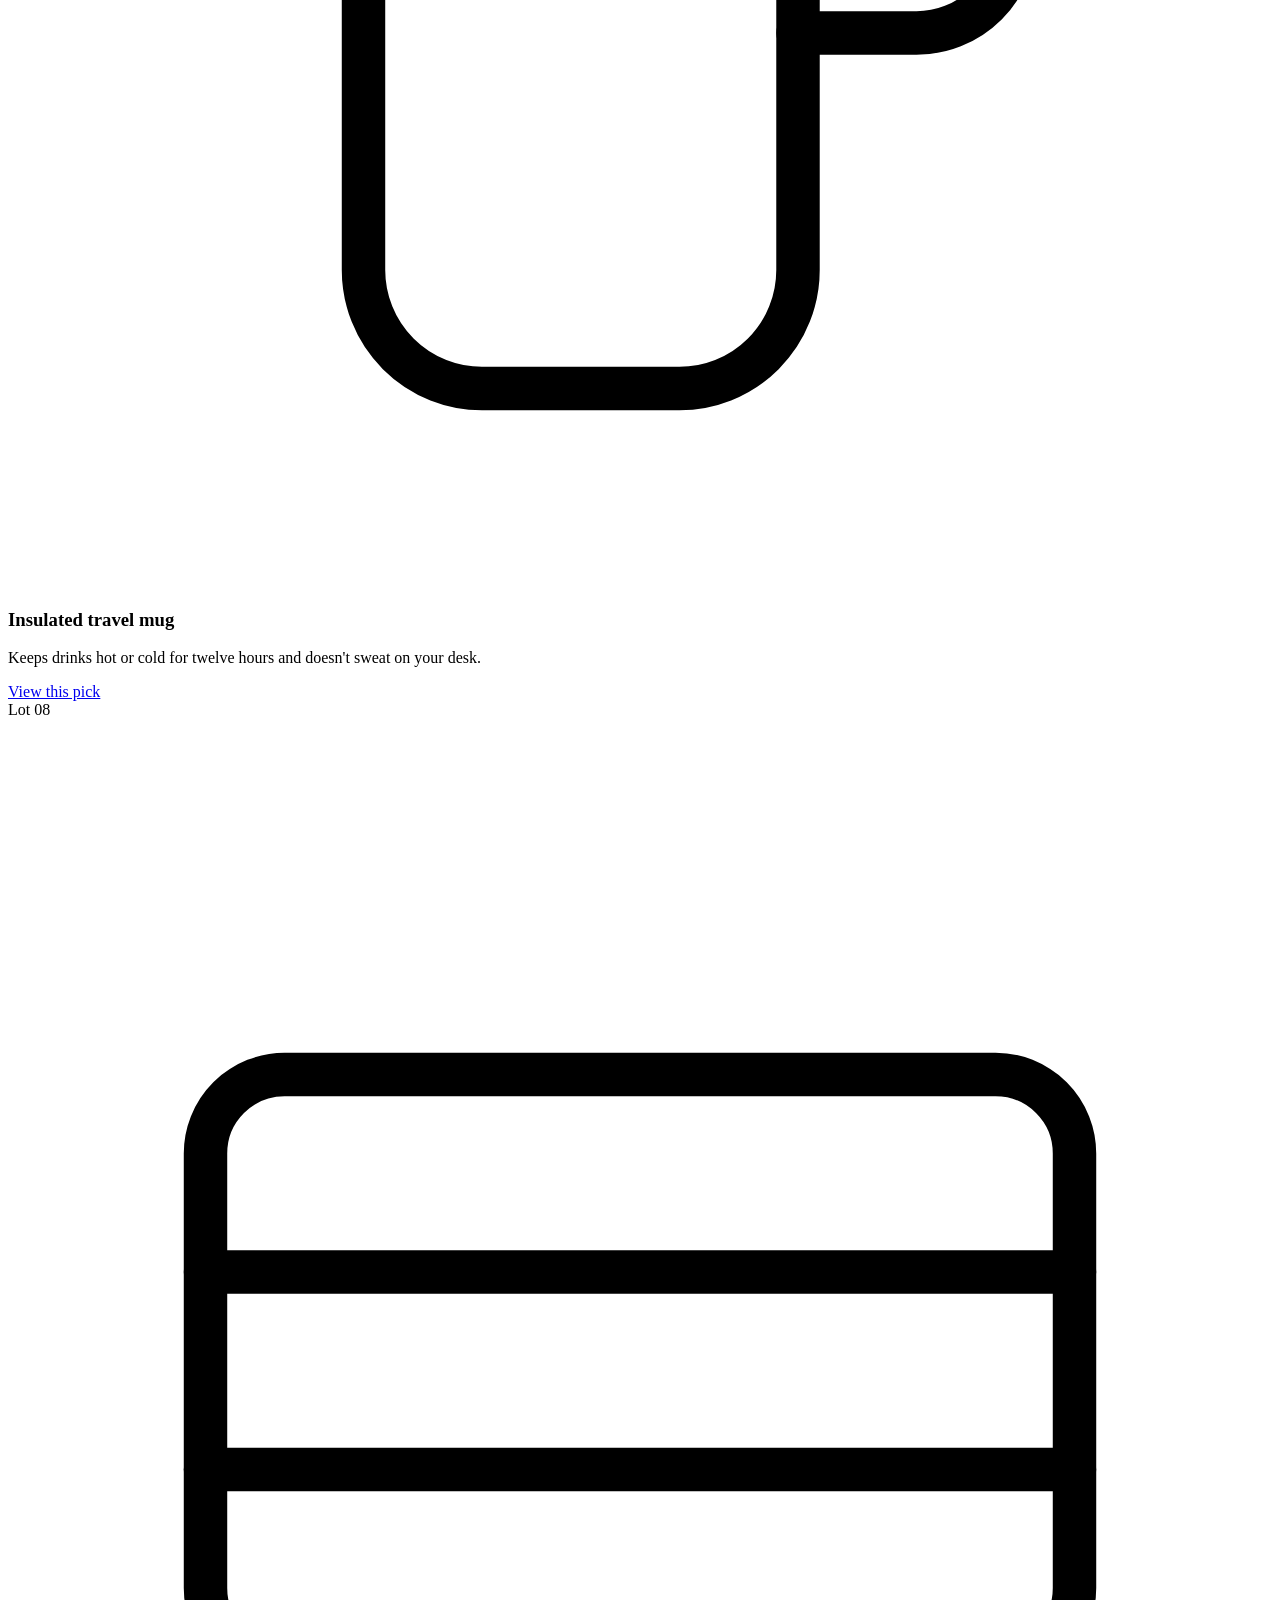
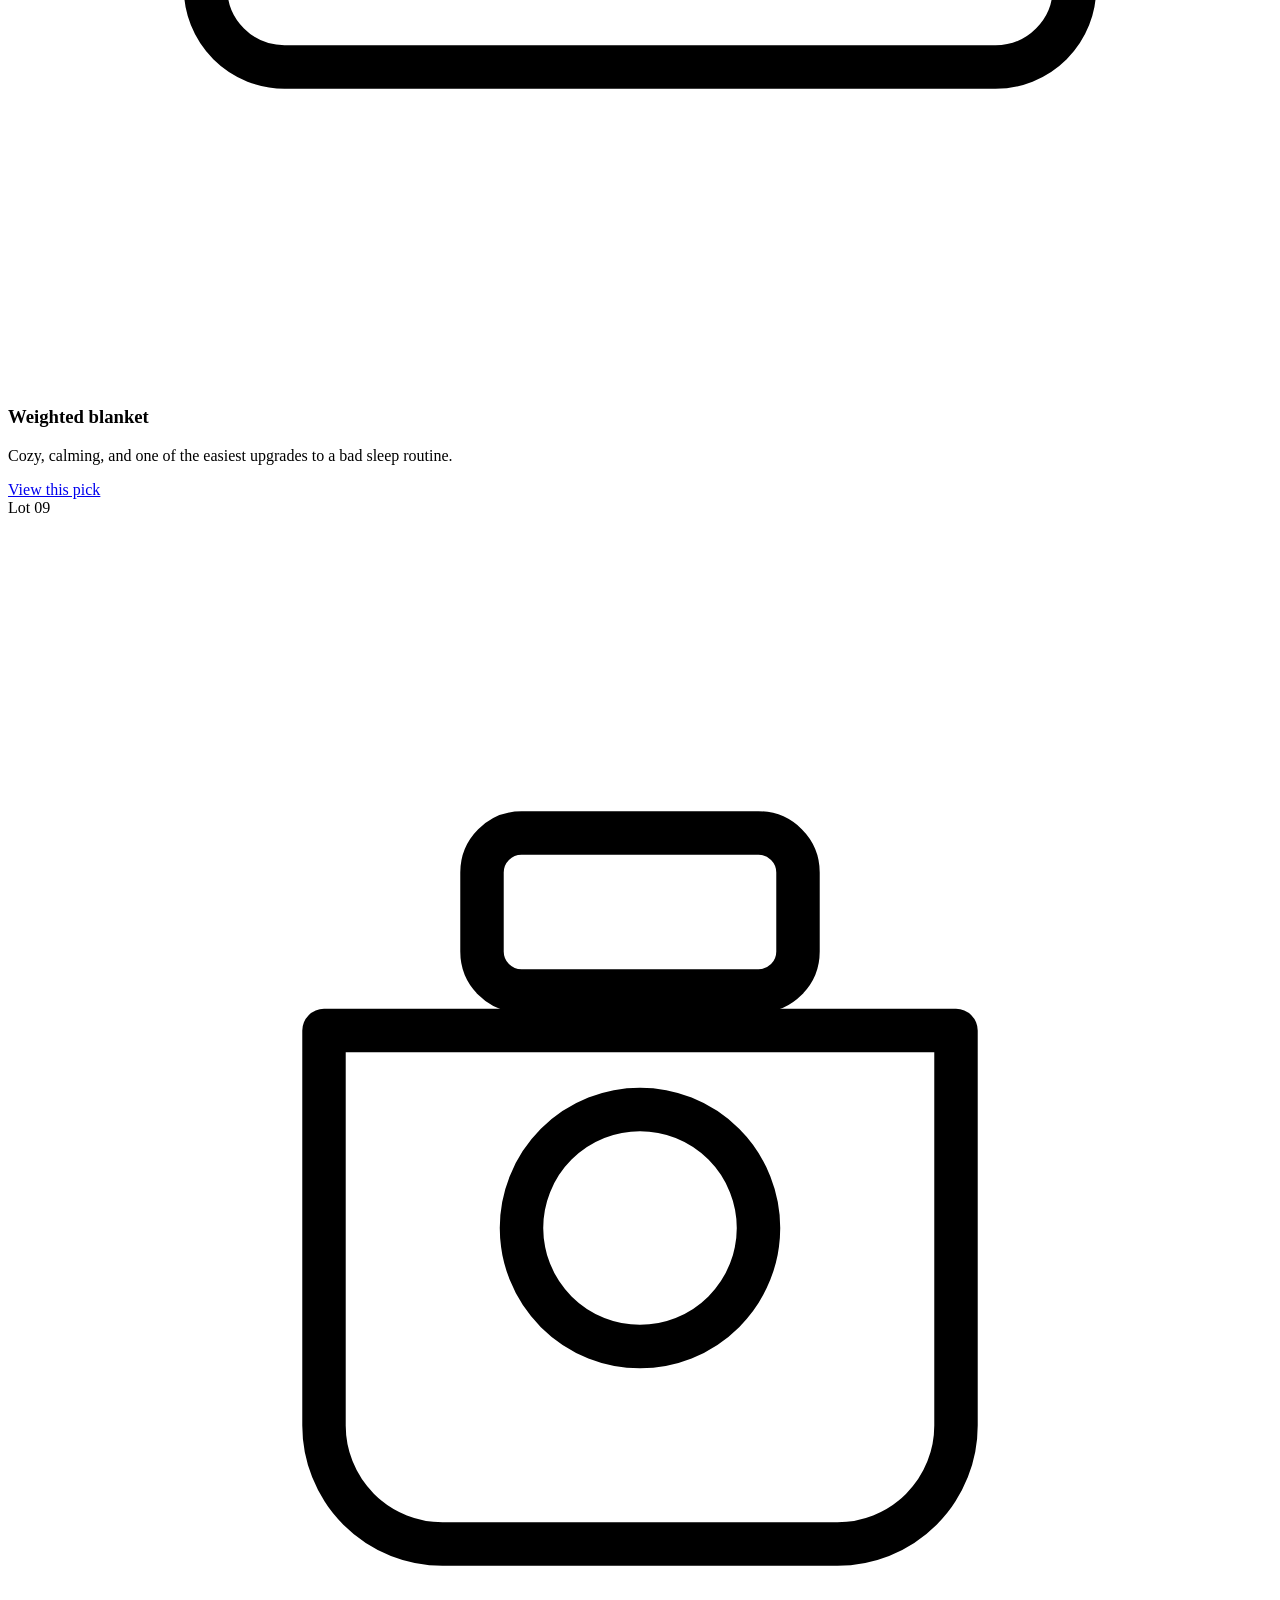
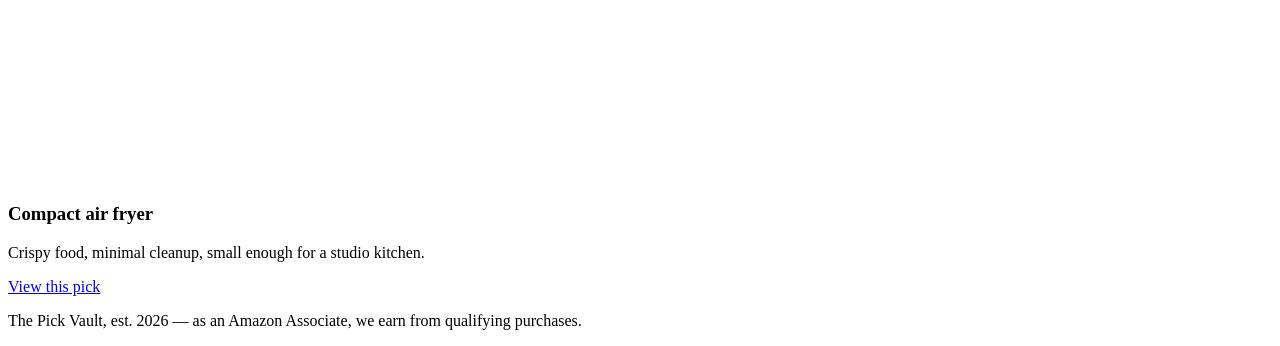
==== commit 797491a8: "Rename The Pick Vault 3/index.html to index.html" ====
--- a/index.html
+++ b/index.html
@@ -36,7 +36,13 @@
 
       <article class="lot">
         <span class="lot-tag">Lot 01</span>
-        <div class="lot-image" style="--tint:#b08d3e;" role="img" aria-label="Wireless headphones"></div>
+        <div class="lot-image" style="--tint:#b08d3e;" role="img" aria-label="Wireless headphones">
+          <svg class="lot-icon" viewBox="0 0 64 64" fill="none" stroke="currentColor" stroke-width="2.2" stroke-linecap="round" stroke-linejoin="round">
+      <path d="M14 34v-4a18 18 0 0 1 36 0v4"/>
+      <rect x="10" y="34" width="10" height="16" rx="4"/>
+      <rect x="44" y="34" width="10" height="16" rx="4"/>
+    </svg>
+        </div>
         <div class="lot-body">
           <h3>Wireless noise-cancelling headphones</h3>
           <p>Crisp sound and all-day comfort, with silence on tap when you need it.</p>
@@ -48,7 +54,14 @@
 
       <article class="lot">
         <span class="lot-tag">Lot 02</span>
-        <div class="lot-image" style="--tint:#a8503a;" role="img" aria-label="Smart desk lamp"></div>
+        <div class="lot-image" style="--tint:#a8503a;" role="img" aria-label="Smart desk lamp">
+          <svg class="lot-icon" viewBox="0 0 64 64" fill="none" stroke="currentColor" stroke-width="2.2" stroke-linecap="round" stroke-linejoin="round">
+      <line x1="16" y1="56" x2="40" y2="56"/>
+      <line x1="28" y1="56" x2="28" y2="46"/>
+      <path d="M28 46 L40 24"/>
+      <path d="M40 24 L54 18 L46 32 Z"/>
+    </svg>
+        </div>
         <div class="lot-body">
           <h3>Smart LED desk lamp</h3>
           <p>Adjustable warmth and app control, in a sleek, minimal housing.</p>
@@ -60,7 +73,14 @@
 
       <article class="lot">
         <span class="lot-tag">Lot 03</span>
-        <div class="lot-image" style="--tint:#4e6358;" role="img" aria-label="Portable espresso maker"></div>
+        <div class="lot-image" style="--tint:#4e6358;" role="img" aria-label="Portable espresso maker">
+          <svg class="lot-icon" viewBox="0 0 64 64" fill="none" stroke="currentColor" stroke-width="2.2" stroke-linecap="round" stroke-linejoin="round">
+      <path d="M22 40h20v14a4 4 0 0 1-4 4H26a4 4 0 0 1-4-4z"/>
+      <path d="M22 40l6-14h12l6 14"/>
+      <path d="M28 26V16h8v10"/>
+      <path d="M44 46h6a4 4 0 0 0 0-8h-4"/>
+    </svg>
+        </div>
         <div class="lot-body">
           <h3>Portable espresso maker</h3>
           <p>Café-quality shots anywhere — no outlet required.</p>
@@ -82,7 +102,22 @@
 
       <article class="lot">
         <span class="lot-tag">Lot 04</span>
-        <div class="lot-image" style="--tint:#b08d3e;" role="img" aria-label="Mechanical keyboard"></div>
+        <div class="lot-image" style="--tint:#b08d3e;" role="img" aria-label="Mechanical keyboard">
+          <svg class="lot-icon" viewBox="0 0 64 64" fill="none" stroke="currentColor" stroke-width="2.2" stroke-linecap="round" stroke-linejoin="round">
+      <rect x="8" y="20" width="48" height="26" rx="3"/>
+      <line x1="14" y1="28" x2="18" y2="28"/>
+      <line x1="22" y1="28" x2="26" y2="28"/>
+      <line x1="30" y1="28" x2="34" y2="28"/>
+      <line x1="38" y1="28" x2="42" y2="28"/>
+      <line x1="46" y1="28" x2="50" y2="28"/>
+      <line x1="14" y1="34" x2="18" y2="34"/>
+      <line x1="22" y1="34" x2="26" y2="34"/>
+      <line x1="30" y1="34" x2="34" y2="34"/>
+      <line x1="38" y1="34" x2="42" y2="34"/>
+      <line x1="46" y1="34" x2="50" y2="34"/>
+      <line x1="20" y1="40" x2="44" y2="40"/>
+    </svg>
+        </div>
         <div class="lot-body">
           <h3>Mechanical keyboard</h3>
           <p>Tactile, satisfying, and built to outlast the laptop it's plugged into.</p>
@@ -94,7 +129,14 @@
 
       <article class="lot">
         <span class="lot-tag">Lot 05</span>
-        <div class="lot-image" style="--tint:#a8503a;" role="img" aria-label="USB-C hub"></div>
+        <div class="lot-image" style="--tint:#a8503a;" role="img" aria-label="USB-C hub">
+          <svg class="lot-icon" viewBox="0 0 64 64" fill="none" stroke="currentColor" stroke-width="2.2" stroke-linecap="round" stroke-linejoin="round">
+      <rect x="10" y="24" width="44" height="16" rx="4"/>
+      <circle cx="20" cy="32" r="2" fill="currentColor" stroke="none"/>
+      <circle cx="30" cy="32" r="2" fill="currentColor" stroke="none"/>
+      <rect x="38" y="29" width="10" height="6" rx="1.5"/>
+    </svg>
+        </div>
         <div class="lot-body">
           <h3>USB-C hub, 8-in-1</h3>
           <p>Every port you actually need, in one small dock.</p>
@@ -106,7 +148,13 @@
 
       <article class="lot">
         <span class="lot-tag">Lot 06</span>
-        <div class="lot-image" style="--tint:#4e6358;" role="img" aria-label="Portable SSD"></div>
+        <div class="lot-image" style="--tint:#4e6358;" role="img" aria-label="Portable SSD">
+          <svg class="lot-icon" viewBox="0 0 64 64" fill="none" stroke="currentColor" stroke-width="2.2" stroke-linecap="round" stroke-linejoin="round">
+      <rect x="14" y="16" width="36" height="32" rx="5"/>
+      <circle cx="32" cy="32" r="2.4" fill="currentColor" stroke="none"/>
+      <line x1="20" y1="42" x2="44" y2="42"/>
+    </svg>
+        </div>
         <div class="lot-body">
           <h3>Portable SSD, 1TB</h3>
           <p>Fast, pocket-sized storage for anyone who works off a laptop.</p>
@@ -128,7 +176,14 @@
 
       <article class="lot">
         <span class="lot-tag">Lot 07</span>
-        <div class="lot-image" style="--tint:#b08d3e;" role="img" aria-label="Travel mug"></div>
+        <div class="lot-image" style="--tint:#b08d3e;" role="img" aria-label="Travel mug">
+          <svg class="lot-icon" viewBox="0 0 64 64" fill="none" stroke="currentColor" stroke-width="2.2" stroke-linecap="round" stroke-linejoin="round">
+      <path d="M18 20h22v28a6 6 0 0 1-6 6H24a6 6 0 0 1-6-6z"/>
+      <path d="M40 26h6a5 5 0 0 1 0 10h-6"/>
+      <line x1="18" y1="20" x2="40" y2="20"/>
+      <path d="M22 14h14"/>
+    </svg>
+        </div>
         <div class="lot-body">
           <h3>Insulated travel mug</h3>
           <p>Keeps drinks hot or cold for twelve hours and doesn't sweat on your desk.</p>
@@ -140,7 +195,13 @@
 
       <article class="lot">
         <span class="lot-tag">Lot 08</span>
-        <div class="lot-image" style="--tint:#a8503a;" role="img" aria-label="Weighted blanket"></div>
+        <div class="lot-image" style="--tint:#a8503a;" role="img" aria-label="Weighted blanket">
+          <svg class="lot-icon" viewBox="0 0 64 64" fill="none" stroke="currentColor" stroke-width="2.2" stroke-linecap="round" stroke-linejoin="round">
+      <rect x="10" y="18" width="44" height="30" rx="4"/>
+      <line x1="10" y1="28" x2="54" y2="28"/>
+      <line x1="10" y1="38" x2="54" y2="38"/>
+    </svg>
+        </div>
         <div class="lot-body">
           <h3>Weighted blanket</h3>
           <p>Cozy, calming, and one of the easiest upgrades to a bad sleep routine.</p>
@@ -152,7 +213,13 @@
 
       <article class="lot">
         <span class="lot-tag">Lot 09</span>
-        <div class="lot-image" style="--tint:#4e6358;" role="img" aria-label="Compact air fryer"></div>
+        <div class="lot-image" style="--tint:#4e6358;" role="img" aria-label="Compact air fryer">
+          <svg class="lot-icon" viewBox="0 0 64 64" fill="none" stroke="currentColor" stroke-width="2.2" stroke-linecap="round" stroke-linejoin="round">
+      <path d="M16 26h32v20a6 6 0 0 1-6 6H22a6 6 0 0 1-6-6z"/>
+      <rect x="24" y="16" width="16" height="8" rx="2"/>
+      <circle cx="32" cy="36" r="6"/>
+    </svg>
+        </div>
         <div class="lot-body">
           <h3>Compact air fryer</h3>
           <p>Crispy food, minimal cleanup, small enough for a studio kitchen.</p>
